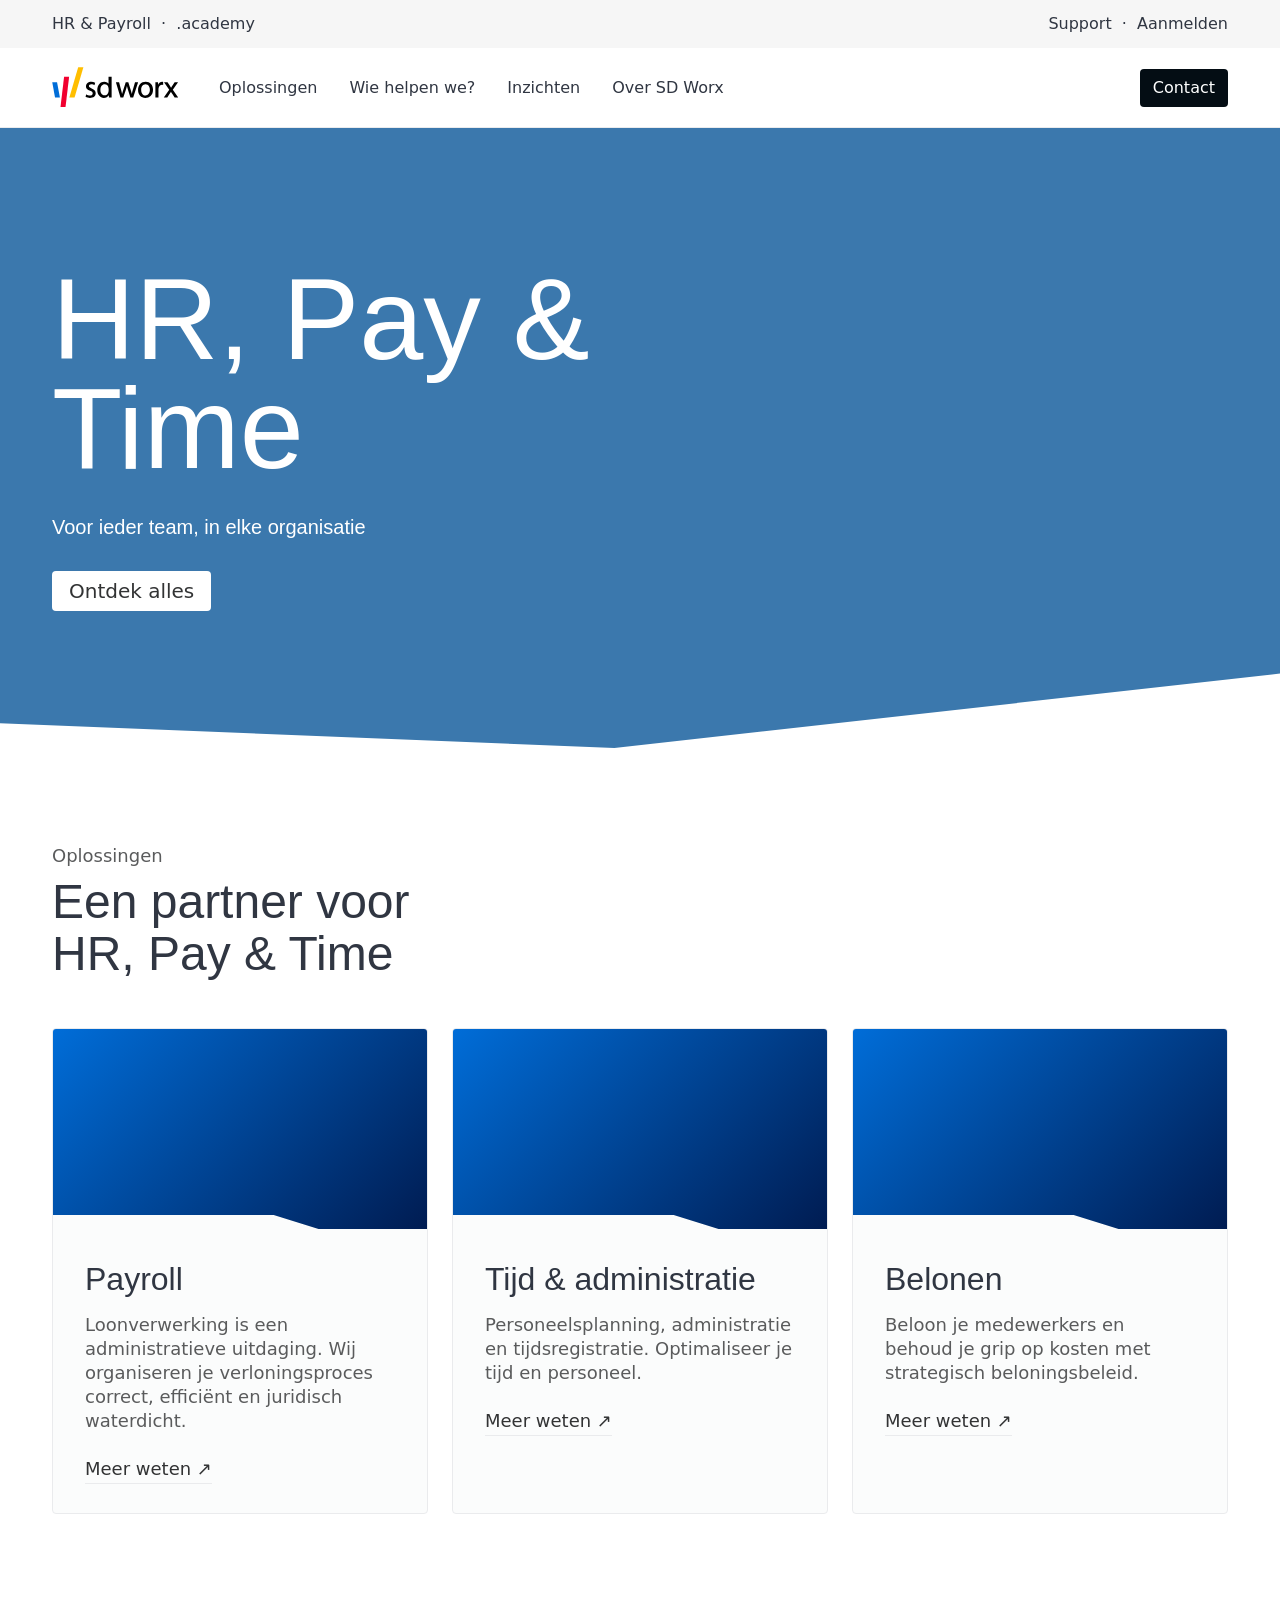
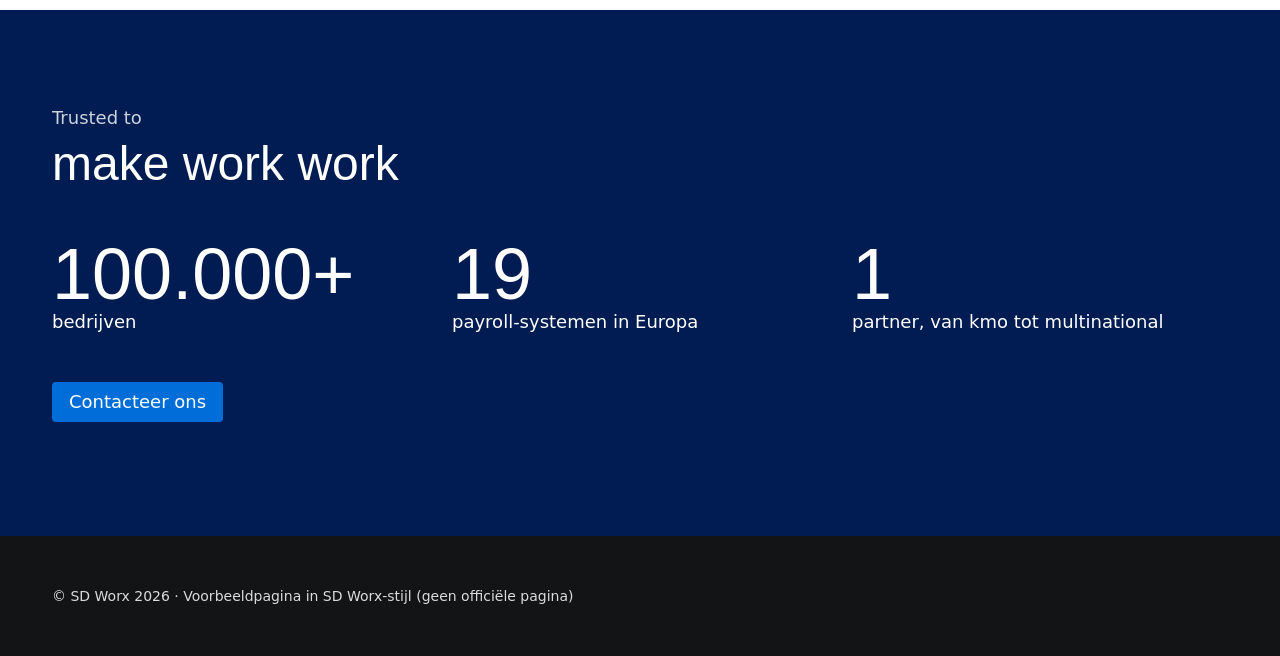
==== examples/index.html @ cfd7f5cb "Voeg SD Worx brand overview, design tokens, logo's en voorbeeldpagina toe Afgeleid van sdworx.be en " ====
<!doctype html>
<html lang="nl">
<head>
<meta charset="utf-8">
<meta name="viewport" content="width=device-width,initial-scale=1">
<title>SD Worx stijl — voorbeeld</title>
<link rel="stylesheet" href="../tokens/tokens.css">
<style>
  *{box-sizing:border-box}
  body{margin:0;font:400 var(--sdw-body)/var(--sdw-body-lh) var(--sdw-font-body);color:var(--sdw-site-text);background:var(--sdw-bg-page)}
  h1,h2,h3{font-family:var(--sdw-font-heading);font-weight:500;margin:0}
  a{color:inherit}
  .wrap{max-width:var(--sdw-container);margin:0 auto;padding:0 24px}
  .topbar{background:#f6f6f6;height:var(--sdw-topbar-h);font-size:var(--sdw-body-s)}
  .topbar .wrap{display:flex;align-items:center;justify-content:space-between;height:100%}
  header{height:var(--sdw-header-h);border-bottom:1px solid var(--sdw-neutral-150);background:#fff}
  header .wrap{display:flex;align-items:center;gap:40px;height:100%}
  header img{width:127px}
  nav{display:flex;gap:32px;font-size:var(--sdw-body-s);flex:1}
  nav a{text-decoration:none}
  .btn{display:inline-block;text-decoration:none;font-weight:500;border-radius:var(--sdw-radius);padding:7px 16px;border:1px solid transparent;transition:background var(--sdw-duration)}
  .btn-primary{background:var(--sdw-action);color:#fff}
  .btn-primary:hover{background:var(--sdw-action-hover)}
  .btn-dark{background:var(--sdw-site-cta-dark);color:#fff;font-size:var(--sdw-body-s);padding:6px 12px}
  .btn-white{background:#fff;color:var(--sdw-neutral-700);font-size:var(--sdw-body-l)}
  .hero{background:#3b78ad;color:#fff;min-height:620px;display:flex;align-items:center;clip-path:polygon(0 0,100% 0,100% 88%,48% 100%,0 96%)}
  .hero .wrap{width:100%}
  .hero h1{font-size:clamp(3.5rem,9vw,var(--sdw-display-1));line-height:.95;margin-bottom:32px}
  .hero p{font-family:var(--sdw-font-heading);font-size:var(--sdw-body-l);margin:0 0 32px}
  .eyebrow{color:var(--sdw-neutral-500)}
  section{padding:96px 0}
  section h2{font-size:var(--sdw-h-xxl);line-height:var(--sdw-h-xxl-lh);max-width:14ch;margin:8px 0 48px}
  .grid{display:grid;gap:24px;grid-template-columns:repeat(auto-fit,minmax(260px,1fr))}
  .card{background:var(--sdw-bg-subtle);border:1px solid var(--sdw-neutral-150);border-radius:var(--sdw-radius);overflow:hidden}
  .card .img{height:200px;background:linear-gradient(135deg,var(--sdw-primary-600),var(--sdw-primary-900));clip-path:polygon(0 0,100% 0,100% 100%,71% 100%,59% 93%,0 93%)}
  .card .body{padding:32px}
  .card h3{font-size:var(--sdw-h-l);line-height:var(--sdw-h-l-lh);margin-bottom:16px}
  .card p{color:var(--sdw-text-medium);margin:0 0 24px}
  .more{text-decoration:none;border-bottom:1px solid var(--sdw-neutral-150);padding-bottom:4px;color:var(--sdw-neutral-700)}
  .stats{background:var(--sdw-primary-900);color:#fff}
  .stats .grid strong{display:block;font:500 var(--sdw-display-2)/1 var(--sdw-font-heading)}
  footer{background:var(--sdw-neutral-900);color:var(--sdw-neutral-200);padding:48px 0;font-size:var(--sdw-body-xs)}
</style>
</head>
<body>
<div class="topbar"><div class="wrap"><span>HR &amp; Payroll &nbsp;·&nbsp; .academy</span><span>Support &nbsp;·&nbsp; Aanmelden</span></div></div>
<header><div class="wrap">
  <img src="../brand/logo/sdworx-logo.svg" alt="SD Worx">
  <nav><a href="#">Oplossingen</a><a href="#">Wie helpen we?</a><a href="#">Inzichten</a><a href="#">Over SD Worx</a></nav>
  <a class="btn btn-dark" href="#">Contact</a>
</div></header>

<div class="hero"><div class="wrap">
  <h1>HR, Pay &amp;<br>Time</h1>
  <p>Voor ieder team, in elke organisatie</p>
  <a class="btn btn-white" href="#">Ontdek alles</a>
</div></div>

<section><div class="wrap">
  <span class="eyebrow">Oplossingen</span>
  <h2>Een partner voor HR, Pay &amp; Time</h2>
  <div class="grid">
    <article class="card"><div class="img"></div><div class="body"><h3>Payroll</h3><p>Loonverwerking is een administratieve uitdaging. Wij organiseren je verloningsproces correct, efficiënt en juridisch waterdicht.</p><a class="more" href="#">Meer weten ↗</a></div></article>
    <article class="card"><div class="img"></div><div class="body"><h3>Tijd &amp; administratie</h3><p>Personeelsplanning, administratie en tijdsregistratie. Optimaliseer je tijd en personeel.</p><a class="more" href="#">Meer weten ↗</a></div></article>
    <article class="card"><div class="img"></div><div class="body"><h3>Belonen</h3><p>Beloon je medewerkers en behoud je grip op kosten met strategisch beloningsbeleid.</p><a class="more" href="#">Meer weten ↗</a></div></article>
  </div>
</div></section>

<section class="stats"><div class="wrap">
  <span style="opacity:.8">Trusted to</span>
  <h2 style="max-width:none">make work work</h2>
  <div class="grid">
    <div><strong>100.000+</strong>bedrijven</div><div><strong>19</strong>payroll-systemen in Europa</div><div><strong>1</strong>partner, van kmo tot multinational</div>
  </div>
  <p style="margin-top:48px"><a class="btn btn-primary" href="#">Contacteer ons</a></p>
</div></section>

<footer><div class="wrap">© SD Worx 2026 · Voorbeeldpagina in SD Worx-stijl (geen officiële pagina)</div></footer>
</body>
</html>
---- tokens/tokens.css ----
/*
 * SD Worx — design tokens (afgeleid van het "Ignite" design system, v2.2.0)
 * Bron: https://cdn.sdworx.com/ignite/styling/v2/2.2.0/website/system.css
 * Prefix --sdw- om conflicten te vermijden met het originele --ig- prefix.
 * Waarden zijn 1-op-1 overgenomen; light-dark() geeft licht/donker thema.
 */

/* Lettertypes: gehost door SD Worx (Inter + SD Worx Display VF). */
@import url("https://cdn.sdworx.com/ignite/assets/v2/fonts/all.css");

:root {
  color-scheme: light dark;

  /* ── Merk (logo) ─────────────────────────────── */
  --sdw-brand-blue: #006dd8;
  --sdw-brand-red: #f1002f;
  --sdw-brand-yellow: #ffbe00;

  /* ── Primary (blauw) ─────────────────────────── */
  --sdw-primary-950: #000d3a;
  --sdw-primary-900: #001c52;
  --sdw-primary-700: #005bbf;
  --sdw-primary-600: #006dd8; /* = merkblauw, standaard knop/link */
  --sdw-primary-500: #0087f3;
  --sdw-primary-300: #9ed2ff;
  --sdw-primary-100: #d9f1ff;
  --sdw-primary-50: #effaff;

  /* ── Neutraal ────────────────────────────────── */
  --sdw-neutral-950: #050607;
  --sdw-neutral-900: #131415;
  --sdw-neutral-800: #212223;
  --sdw-neutral-700: #323334;
  --sdw-neutral-600: #444547;
  --sdw-neutral-500: #5a5b5c;
  --sdw-neutral-400: #737476;
  --sdw-neutral-350: #88898b;
  --sdw-neutral-200: #d9dbdd;
  --sdw-neutral-150: #eaebed;
  --sdw-neutral-100: #f4f5f6;
  --sdw-neutral-50: #fbfcfc;
  --sdw-white: #fff;

  /* Website-specifiek (Next.js site) */
  --sdw-site-text: #303642;     /* bodytekst homepage */
  --sdw-site-cta-dark: #040d14; /* "Contact"-knop */

  /* ── Semantisch ──────────────────────────────── */
  --sdw-info: light-dark(#006aff, #8fbeff);
  --sdw-success: light-dark(#007900, #75d87a);
  --sdw-warning: #f3b01d;
  --sdw-danger: light-dark(#e90040, #ff979d);

  /* ── Thema-rollen ────────────────────────────── */
  --sdw-bg-page: light-dark(#fff, #131415);
  --sdw-bg-subtle: light-dark(#fbfcfc, #212223);   /* kaarten */
  --sdw-bg-soft: light-dark(#f4f5f6, #323334);
  --sdw-bg-medium: light-dark(#d9dbdd, #444547);
  --sdw-bg-strong: light-dark(#131415, #f4f5f6);

  --sdw-text-strong: light-dark(#050607, #fbfcfc);
  --sdw-text-bold: light-dark(#323334, #f4f5f6);
  --sdw-text-medium: light-dark(#5a5b5c, #eaebed);
  --sdw-text-soft: light-dark(#737476, #d9dbdd);
  --sdw-text-primary: light-dark(#005bbf, #9ed2ff);
  --sdw-text-inverse: light-dark(#fff, #212223);

  --sdw-action: light-dark(#006dd8, #9ed2ff);
  --sdw-action-hover: light-dark(#0087f3, #d9f1ff);
  --sdw-action-pressed: light-dark(#005bbf, #0087f3);
  --sdw-action-subtle: light-dark(#effaff, #000d3a);
  --sdw-action-soft: light-dark(#d9f1ff, #001c52);

  --sdw-border-subtle: light-dark(#f4f5f6, #212223);
  --sdw-border-bold: #737476;

  /* ── Accentkleuren 0–13 (bold / subtle-licht / tekst-licht) ── */
  --sdw-accent-0: #da3300;  --sdw-accent-0-subtle: #fff4ef;  --sdw-accent-0-text: #750000;
  --sdw-accent-1: #ffa659;  --sdw-accent-1-subtle: #fff6eb;  --sdw-accent-1-text: #5f2900;
  --sdw-accent-2: #8e7a00;  --sdw-accent-2-subtle: #fbf9ea;  --sdw-accent-2-text: #463a00;
  --sdw-accent-3: #b2cb5c;  --sdw-accent-3-subtle: #f6fbec;  --sdw-accent-3-text: #344100;
  --sdw-accent-4: #009559;  --sdw-accent-4-subtle: #eefdf4;  --sdw-accent-4-text: #004a26;
  --sdw-accent-5: #23dbc1;  --sdw-accent-5-subtle: #ebfdf9;  --sdw-accent-5-text: #00483c;
  --sdw-accent-6: #008e96;  --sdw-accent-6-subtle: #eafdfe;  --sdw-accent-6-text: #00464b;
  --sdw-accent-7: #25d2fc;  --sdw-accent-7-subtle: #ebfcff;  --sdw-accent-7-text: #004359;
  --sdw-accent-8: #0083ce;  --sdw-accent-8-subtle: #edfbff;  --sdw-accent-8-text: #003f6c;
  --sdw-accent-9: #aeb4ff;  --sdw-accent-9-subtle: #f5f7ff;  --sdw-accent-9-text: #312785;
  --sdw-accent-10: #9051e1; --sdw-accent-10-subtle: #faf6ff; --sdw-accent-10-text: #491c7b;
  --sdw-accent-11: #e59ff6; --sdw-accent-11-subtle: #fff4ff; --sdw-accent-11-text: #5a1069;
  --sdw-accent-12: #cb2f90; --sdw-accent-12-subtle: #fff3fb; --sdw-accent-12-text: #6c0048;
  --sdw-accent-13: #ff95ba; --sdw-accent-13-subtle: #fff3f8; --sdw-accent-13-text: #710037;

  /* ── Data-visualisatie (categorisch) ─────────── */
  --sdw-dataviz-1: #006dd8; --sdw-dataviz-2: #75001c; --sdw-dataviz-3: #00a38c;
  --sdw-dataviz-4: #003f6c; --sdw-dataviz-5: #ac77fa; --sdw-dataviz-6: #710037;
  --sdw-dataviz-7: #f05b93; --sdw-dataviz-8: #533300; --sdw-dataviz-9: #e67600;
  --sdw-dataviz-10: #5e2b9a;

  /* ── Typografie ──────────────────────────────── */
  --sdw-font-heading: "SD Worx Display VF", "SD Worx Display", "SDWorx Display", sans-serif;
  --sdw-font-body: Inter, "Inter Fallback", system-ui, sans-serif;
  --sdw-font-mono: consolas, monospace;

  --sdw-fw-light: 300; --sdw-fw-regular: 400; --sdw-fw-medium: 500;
  --sdw-fw-semibold: 600; --sdw-fw-bold: 700;

  /* schaal: font-size / line-height */
  --sdw-display-1: 7.5rem;   --sdw-display-1-lh: 6.75rem;
  --sdw-display-2: 4.5rem;   --sdw-display-2-lh: 4rem;
  --sdw-h-xxl: 3rem;         --sdw-h-xxl-lh: 3.25rem;
  --sdw-h-xl: 2.5rem;        --sdw-h-xl-lh: 2.75rem;
  --sdw-h-l: 2rem;           --sdw-h-l-lh: 2.25rem;
  --sdw-h-m: 1.75rem;        --sdw-h-m-lh: 1.875rem;
  --sdw-h-s: 1.5rem;         --sdw-h-s-lh: 1.75rem;
  --sdw-h-xs: 1.25rem;       --sdw-h-xs-lh: 1.5rem;
  --sdw-h-xxs: 1.125rem;     --sdw-h-xxs-lh: 1.375rem;
  --sdw-body-l: 1.25rem;     --sdw-body-l-lh: 1.75rem;
  --sdw-body: 1.125rem;      --sdw-body-lh: 1.5rem;
  --sdw-body-s: 1rem;        --sdw-body-s-lh: 1.375rem;
  --sdw-body-xs: .875rem;    --sdw-body-xs-lh: 1.125rem;
  --sdw-body-xxs: .75rem;    --sdw-body-xxs-lh: 1rem;
  --sdw-caption: .75rem;     --sdw-caption-lh: 1rem;

  /* ── Spacing (Ignite size-schaal) ────────────── */
  --sdw-space-025: .25rem; --sdw-space-050: .375rem; --sdw-space-075: .5rem;
  --sdw-space-100: .75rem; --sdw-space-150: 1rem;    --sdw-space-200: 1.25rem;
  --sdw-space-250: 1.5rem; --sdw-space-300: 2rem;    --sdw-space-400: 2.5rem;
  --sdw-space-500: 3rem;   --sdw-space-600: 4rem;    --sdw-space-800: 5rem;
  --sdw-space-1000: 6rem;  --sdw-space-1200: 8rem;   --sdw-space-1600: 10rem;

  /* ── Radius, schaduw, motion ─────────────────── */
  --sdw-radius-small: 2px;
  --sdw-radius: 4px;        /* knoppen, inputs, kaarten */
  --sdw-radius-large: 8px;

  --sdw-elevation-1: 0 0 3px 0 #04294114, 0 2px 6px -1px #04294133;
  --sdw-elevation-2: 0 1px 8px 0 #0429411c, 0 5px 8px 0 #0429411a;
  --sdw-elevation-3: 0 1px 8px 0 #0429411f, 0 6px 12px 0 #0429412b;
  --sdw-elevation-4: 0 8px 24px 0 #04294133, 0 3px 8px 0 #0429411f;
  --sdw-elevation-inset: inset 0 2px 2px 0 #04294114;

  --sdw-duration: .25s;
  --sdw-duration-fast: .1s;
  --sdw-opacity-disabled: .4;

  /* ── Layout ──────────────────────────────────── */
  --sdw-container: 1224px;
  --sdw-topbar-h: 48px;
  --sdw-header-h: 80px;
  /* breakpoints (min-width): 576 · 768 · 992 · 1200 · 1440 · 1912 */
}
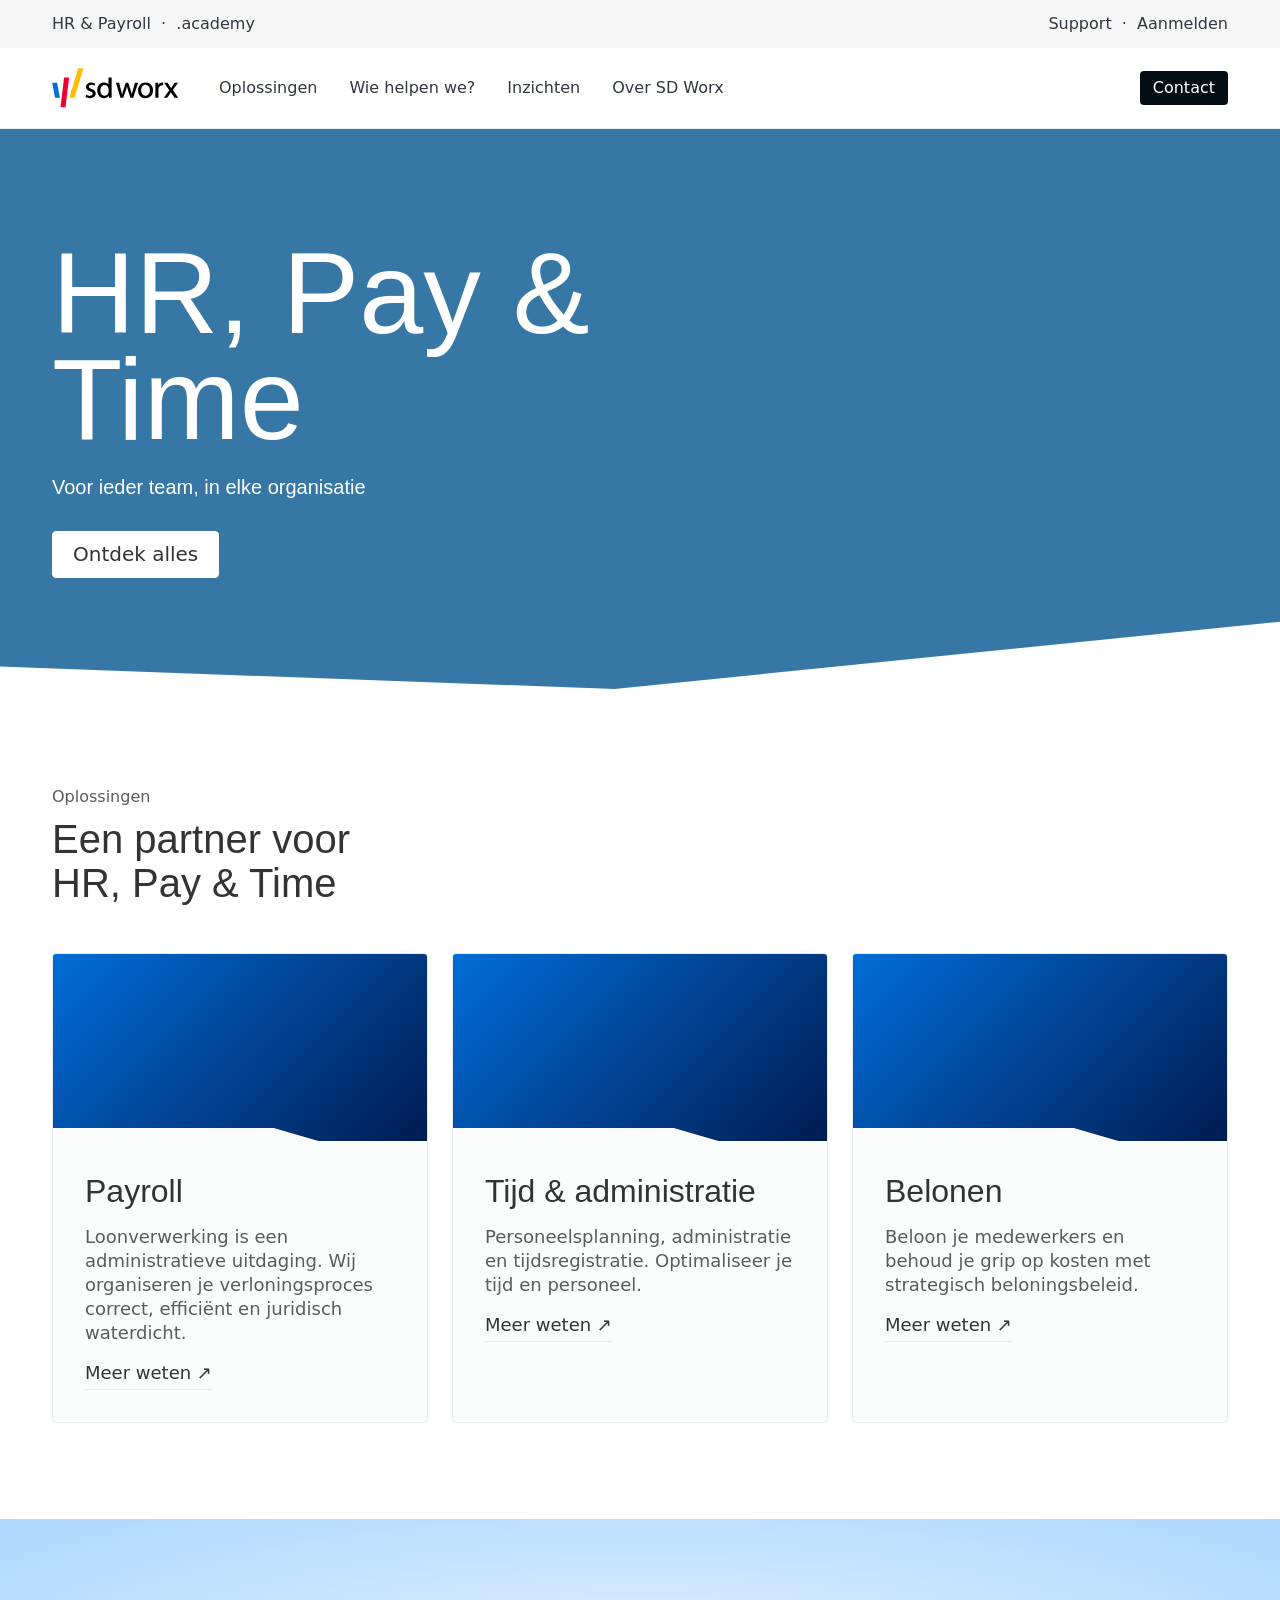
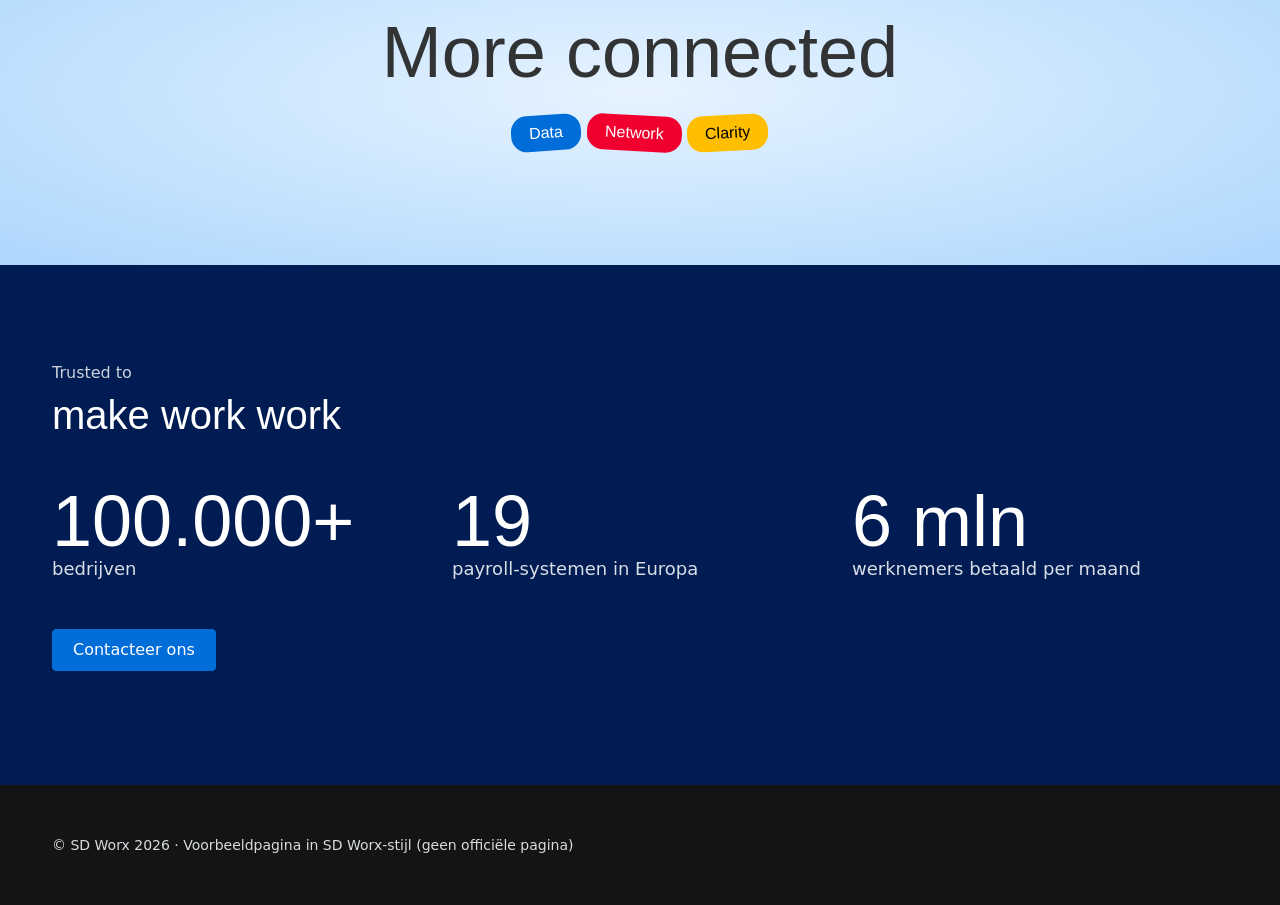
==== commit 5d522c92: "Voeg CLAUDE.md en components.css toe voor hackathon-gebruik Co-Authored-By: Claude Sonnet 5.5 <norep" ====
--- a/examples/index.html
+++ b/examples/index.html
@@ -5,76 +5,48 @@
 <meta name="viewport" content="width=device-width,initial-scale=1">
 <title>SD Worx stijl — voorbeeld</title>
 <link rel="stylesheet" href="../tokens/tokens.css">
-<style>
-  *{box-sizing:border-box}
-  body{margin:0;font:400 var(--sdw-body)/var(--sdw-body-lh) var(--sdw-font-body);color:var(--sdw-site-text);background:var(--sdw-bg-page)}
-  h1,h2,h3{font-family:var(--sdw-font-heading);font-weight:500;margin:0}
-  a{color:inherit}
-  .wrap{max-width:var(--sdw-container);margin:0 auto;padding:0 24px}
-  .topbar{background:#f6f6f6;height:var(--sdw-topbar-h);font-size:var(--sdw-body-s)}
-  .topbar .wrap{display:flex;align-items:center;justify-content:space-between;height:100%}
-  header{height:var(--sdw-header-h);border-bottom:1px solid var(--sdw-neutral-150);background:#fff}
-  header .wrap{display:flex;align-items:center;gap:40px;height:100%}
-  header img{width:127px}
-  nav{display:flex;gap:32px;font-size:var(--sdw-body-s);flex:1}
-  nav a{text-decoration:none}
-  .btn{display:inline-block;text-decoration:none;font-weight:500;border-radius:var(--sdw-radius);padding:7px 16px;border:1px solid transparent;transition:background var(--sdw-duration)}
-  .btn-primary{background:var(--sdw-action);color:#fff}
-  .btn-primary:hover{background:var(--sdw-action-hover)}
-  .btn-dark{background:var(--sdw-site-cta-dark);color:#fff;font-size:var(--sdw-body-s);padding:6px 12px}
-  .btn-white{background:#fff;color:var(--sdw-neutral-700);font-size:var(--sdw-body-l)}
-  .hero{background:#3b78ad;color:#fff;min-height:620px;display:flex;align-items:center;clip-path:polygon(0 0,100% 0,100% 88%,48% 100%,0 96%)}
-  .hero .wrap{width:100%}
-  .hero h1{font-size:clamp(3.5rem,9vw,var(--sdw-display-1));line-height:.95;margin-bottom:32px}
-  .hero p{font-family:var(--sdw-font-heading);font-size:var(--sdw-body-l);margin:0 0 32px}
-  .eyebrow{color:var(--sdw-neutral-500)}
-  section{padding:96px 0}
-  section h2{font-size:var(--sdw-h-xxl);line-height:var(--sdw-h-xxl-lh);max-width:14ch;margin:8px 0 48px}
-  .grid{display:grid;gap:24px;grid-template-columns:repeat(auto-fit,minmax(260px,1fr))}
-  .card{background:var(--sdw-bg-subtle);border:1px solid var(--sdw-neutral-150);border-radius:var(--sdw-radius);overflow:hidden}
-  .card .img{height:200px;background:linear-gradient(135deg,var(--sdw-primary-600),var(--sdw-primary-900));clip-path:polygon(0 0,100% 0,100% 100%,71% 100%,59% 93%,0 93%)}
-  .card .body{padding:32px}
-  .card h3{font-size:var(--sdw-h-l);line-height:var(--sdw-h-l-lh);margin-bottom:16px}
-  .card p{color:var(--sdw-text-medium);margin:0 0 24px}
-  .more{text-decoration:none;border-bottom:1px solid var(--sdw-neutral-150);padding-bottom:4px;color:var(--sdw-neutral-700)}
-  .stats{background:var(--sdw-primary-900);color:#fff}
-  .stats .grid strong{display:block;font:500 var(--sdw-display-2)/1 var(--sdw-font-heading)}
-  footer{background:var(--sdw-neutral-900);color:var(--sdw-neutral-200);padding:48px 0;font-size:var(--sdw-body-xs)}
-</style>
+<link rel="stylesheet" href="../tokens/components.css">
 </head>
 <body>
-<div class="topbar"><div class="wrap"><span>HR &amp; Payroll &nbsp;·&nbsp; .academy</span><span>Support &nbsp;·&nbsp; Aanmelden</span></div></div>
-<header><div class="wrap">
+<div class="sdw-topbar"><div class="sdw-container"><span>HR &amp; Payroll &nbsp;·&nbsp; .academy</span><span>Support &nbsp;·&nbsp; Aanmelden</span></div></div>
+<header class="sdw-header"><div class="sdw-container">
   <img src="../brand/logo/sdworx-logo.svg" alt="SD Worx">
-  <nav><a href="#">Oplossingen</a><a href="#">Wie helpen we?</a><a href="#">Inzichten</a><a href="#">Over SD Worx</a></nav>
-  <a class="btn btn-dark" href="#">Contact</a>
+  <nav class="sdw-nav"><a href="#">Oplossingen</a><a href="#">Wie helpen we?</a><a href="#">Inzichten</a><a href="#">Over SD Worx</a></nav>
+  <a class="sdw-btn sdw-btn--dark" href="#">Contact</a>
 </div></header>
 
-<div class="hero"><div class="wrap">
+<div class="sdw-hero"><div class="sdw-container">
   <h1>HR, Pay &amp;<br>Time</h1>
   <p>Voor ieder team, in elke organisatie</p>
-  <a class="btn btn-white" href="#">Ontdek alles</a>
+  <a class="sdw-btn sdw-btn--white" href="#">Ontdek alles</a>
 </div></div>
 
-<section><div class="wrap">
-  <span class="eyebrow">Oplossingen</span>
-  <h2>Een partner voor HR, Pay &amp; Time</h2>
-  <div class="grid">
-    <article class="card"><div class="img"></div><div class="body"><h3>Payroll</h3><p>Loonverwerking is een administratieve uitdaging. Wij organiseren je verloningsproces correct, efficiënt en juridisch waterdicht.</p><a class="more" href="#">Meer weten ↗</a></div></article>
-    <article class="card"><div class="img"></div><div class="body"><h3>Tijd &amp; administratie</h3><p>Personeelsplanning, administratie en tijdsregistratie. Optimaliseer je tijd en personeel.</p><a class="more" href="#">Meer weten ↗</a></div></article>
-    <article class="card"><div class="img"></div><div class="body"><h3>Belonen</h3><p>Beloon je medewerkers en behoud je grip op kosten met strategisch beloningsbeleid.</p><a class="more" href="#">Meer weten ↗</a></div></article>
+<section class="sdw-section"><div class="sdw-container">
+  <span class="sdw-eyebrow">Oplossingen</span>
+  <h2 style="max-width:14ch;margin-bottom:48px">Een partner voor HR, Pay &amp; Time</h2>
+  <div class="sdw-grid">
+    <article class="sdw-card"><div class="sdw-card__img"></div><div class="sdw-card__body"><h3>Payroll</h3><p>Loonverwerking is een administratieve uitdaging. Wij organiseren je verloningsproces correct, efficiënt en juridisch waterdicht.</p><a class="sdw-link" href="#" style="align-self:flex-start">Meer weten</a></div></article>
+    <article class="sdw-card"><div class="sdw-card__img"></div><div class="sdw-card__body"><h3>Tijd &amp; administratie</h3><p>Personeelsplanning, administratie en tijdsregistratie. Optimaliseer je tijd en personeel.</p><a class="sdw-link" href="#" style="align-self:flex-start">Meer weten</a></div></article>
+    <article class="sdw-card"><div class="sdw-card__img"></div><div class="sdw-card__body"><h3>Belonen</h3><p>Beloon je medewerkers en behoud je grip op kosten met strategisch beloningsbeleid.</p><a class="sdw-link" href="#" style="align-self:flex-start">Meer weten</a></div></article>
   </div>
 </div></section>
 
-<section class="stats"><div class="wrap">
-  <span style="opacity:.8">Trusted to</span>
-  <h2 style="max-width:none">make work work</h2>
-  <div class="grid">
-    <div><strong>100.000+</strong>bedrijven</div><div><strong>19</strong>payroll-systemen in Europa</div><div><strong>1</strong>partner, van kmo tot multinational</div>
-  </div>
-  <p style="margin-top:48px"><a class="btn btn-primary" href="#">Contacteer ons</a></p>
+<section class="sdw-section sdw-mesh"><div class="sdw-container" style="text-align:center">
+  <h2 style="font-size:clamp(2.5rem,7vw,var(--sdw-display-2));line-height:1.05">More connected</h2>
+  <p style="margin-top:24px"><span class="sdw-chip sdw-chip--blue">Data</span> <span class="sdw-chip sdw-chip--red">Network</span> <span class="sdw-chip sdw-chip--yellow">Clarity</span></p>
 </div></section>
 
-<footer><div class="wrap">© SD Worx 2026 · Voorbeeldpagina in SD Worx-stijl (geen officiële pagina)</div></footer>
+<section class="sdw-section sdw-dark"><div class="sdw-container">
+  <span class="sdw-eyebrow" style="color:#fff;opacity:.8">Trusted to</span>
+  <h2 style="margin-bottom:48px">make work work</h2>
+  <div class="sdw-grid">
+    <div class="sdw-stat"><strong>100.000+</strong><span>bedrijven</span></div>
+    <div class="sdw-stat"><strong>19</strong><span>payroll-systemen in Europa</span></div>
+    <div class="sdw-stat"><strong>6 mln</strong><span>werknemers betaald per maand</span></div>
+  </div>
+  <p style="margin-top:48px"><a class="sdw-btn sdw-btn--primary" href="#">Contacteer ons</a></p>
+</div></section>
+
+<footer class="sdw-footer"><div class="sdw-container">© SD Worx 2026 · Voorbeeldpagina in SD Worx-stijl (geen officiële pagina)</div></footer>
 </body>
 </html>
--- a/tokens/tokens.css
+++ b/tokens/tokens.css
@@ -15,6 +15,20 @@
   --sdw-brand-blue: #006dd8;
   --sdw-brand-red: #f1002f;
   --sdw-brand-yellow: #ffbe00;
+
+  /* ── Nieuwe huisstijl 2026 (gemeten uit persbericht-beelden, ± kleurprofiel) ── */
+  --sdw-2026-sky-light: #b0dcff;
+  --sdw-2026-sky: #5eafff;
+  --sdw-2026-blue-mid: #278beb;
+  --sdw-2026-blue-deep: #004c9a;
+  --sdw-2026-frame-blue: #0055a0;
+  --sdw-2026-navy: #00235d;
+  --sdw-2026-panel: #a3d4ff;
+  --sdw-2026-photo-bg: #6f95aa;
+  --sdw-site-hero-blue: #3777a5; /* studio-achtergrond hero op sdworx.be (gemeten, foto-verloop 34719e–427fac) */
+  --sdw-2026-mesh: radial-gradient(ellipse at 50% 50%, #e7f3ff 0%, #add7fd 100%);
+  --sdw-2026-chip-radius: 16px;
+  --sdw-2026-chip-tilt: -4deg;
 
   /* ── Primary (blauw) ─────────────────────────── */
   --sdw-primary-950: #000d3a;
--- a/tokens/components.css
+++ b/tokens/components.css
@@ -0,0 +1,97 @@
+/*
+ * SD Worx — basiscomponenten. Vereist tokens.css (laad die eerst).
+ * Klassen met prefix `sdw-`. Kopieer/gebruik zoals ze zijn; wijzig waarden via tokens.
+ */
+*,*::before,*::after{box-sizing:border-box}
+html{-webkit-text-size-adjust:100%}
+body{margin:0;font:400 var(--sdw-body)/var(--sdw-body-lh) var(--sdw-font-body);color:var(--sdw-site-text);background:var(--sdw-bg-page);-webkit-font-smoothing:antialiased}
+h1,h2,h3,h4{font-family:var(--sdw-font-heading);font-weight:500;color:var(--sdw-neutral-700);margin:0}
+h1{font-size:var(--sdw-h-xxl);line-height:var(--sdw-h-xxl-lh)}
+h2{font-size:var(--sdw-h-xl);line-height:var(--sdw-h-xl-lh)}
+h3{font-size:var(--sdw-h-l);line-height:var(--sdw-h-l-lh)}
+h4{font-size:var(--sdw-h-s);line-height:var(--sdw-h-s-lh)}
+p{margin:0 0 1em}
+a{color:var(--sdw-text-primary)}
+img{max-width:100%;display:block}
+:focus-visible{outline:2px solid var(--sdw-action);outline-offset:2px;border-radius:var(--sdw-radius)}
+
+/* Layout */
+.sdw-container{max-width:var(--sdw-container);margin:0 auto;padding:0 24px}
+.sdw-section{padding:64px 0}
+@media(min-width:992px){.sdw-section{padding:96px 0}}
+.sdw-grid{display:grid;gap:24px;grid-template-columns:repeat(auto-fit,minmax(min(100%,280px),1fr))}
+.sdw-eyebrow{color:var(--sdw-text-medium);font-size:var(--sdw-body-s);margin-bottom:8px;display:block}
+.sdw-lead{font-size:var(--sdw-body-l);line-height:var(--sdw-body-l-lh);color:var(--sdw-text-medium)}
+
+/* Header */
+.sdw-topbar{background:#f6f6f6;font-size:var(--sdw-body-s)}
+.sdw-topbar .sdw-container{display:flex;justify-content:space-between;align-items:center;min-height:var(--sdw-topbar-h)}
+.sdw-header{background:#fff;border-bottom:1px solid var(--sdw-neutral-150);position:sticky;top:0;z-index:10}
+.sdw-header .sdw-container{display:flex;align-items:center;gap:40px;min-height:var(--sdw-header-h)}
+.sdw-header img{width:127px;height:auto}
+.sdw-nav{display:flex;gap:32px;flex:1;font-size:var(--sdw-body-s)}
+.sdw-nav a{color:var(--sdw-site-text);text-decoration:none}
+.sdw-nav a:hover{color:var(--sdw-action)}
+@media(max-width:991px){.sdw-nav{display:none}.sdw-header .sdw-container{justify-content:space-between}}
+
+/* Buttons */
+.sdw-btn{display:inline-flex;align-items:center;gap:8px;font:500 var(--sdw-body-s)/1.25 var(--sdw-font-body);text-decoration:none;cursor:pointer;border:1px solid transparent;border-radius:var(--sdw-radius);padding:10px 20px;transition:background var(--sdw-duration),border-color var(--sdw-duration),color var(--sdw-duration)}
+.sdw-btn--primary{background:var(--sdw-action);border-color:var(--sdw-action);color:#fff}
+.sdw-btn--primary:hover{background:var(--sdw-action-hover);border-color:var(--sdw-action-hover)}
+.sdw-btn--primary:active{background:var(--sdw-action-pressed)}
+.sdw-btn--dark{background:var(--sdw-site-cta-dark);color:#fff;padding:6px 12px}
+.sdw-btn--white{background:#fff;border-color:#fff;color:var(--sdw-neutral-700);font-size:var(--sdw-body-l)}
+.sdw-btn--white:hover{background:var(--sdw-primary-50)}
+.sdw-btn--outline{background:transparent;border-color:var(--sdw-action);color:var(--sdw-text-primary)}
+.sdw-btn--outline:hover{background:var(--sdw-action-subtle)}
+.sdw-btn[disabled]{opacity:var(--sdw-opacity-disabled);pointer-events:none}
+.sdw-link{color:var(--sdw-neutral-700);text-decoration:none;border-bottom:1px solid var(--sdw-neutral-150);padding-bottom:4px}
+.sdw-link::after{content:" ↗"}
+.sdw-link:hover{border-color:var(--sdw-action);color:var(--sdw-action)}
+
+/* Hero (foto/blauw vlak + wit display-kop + diagonale onderrand) */
+.sdw-hero{position:relative;color:#fff;background:var(--sdw-site-hero-blue) center/cover;min-height:560px;display:flex;align-items:center;clip-path:polygon(0 0,100% 0,100% 88%,48% 100%,0 96%)}
+.sdw-hero .sdw-container{width:100%}
+.sdw-hero h1{color:#fff;font-size:clamp(3.5rem,9vw,var(--sdw-display-1));line-height:.92;margin-bottom:24px}
+.sdw-hero p{font-family:var(--sdw-font-heading);font-size:var(--sdw-body-l);margin-bottom:32px}
+
+/* Kaart met diagonale notch onder het beeld */
+.sdw-card{background:var(--sdw-bg-subtle);border:1px solid var(--sdw-neutral-150);border-radius:var(--sdw-radius);overflow:hidden;display:flex;flex-direction:column}
+.sdw-card__img{aspect-ratio:2/1;object-fit:cover;width:100%;background:linear-gradient(135deg,var(--sdw-primary-600),var(--sdw-primary-900));clip-path:polygon(0 0,100% 0,100% 100%,71% 100%,59% 93%,0 93%)}
+.sdw-card__body{padding:32px;display:flex;flex-direction:column;gap:16px;flex:1}
+.sdw-card__body p{color:var(--sdw-text-medium);margin:0}
+.sdw-quote{border-top:1px solid var(--sdw-neutral-150);padding-top:24px;color:var(--sdw-text-medium)}
+.sdw-quote small{display:block;font-size:var(--sdw-body-xxs);color:var(--sdw-text-soft)}
+
+/* Kaart 2026-stijl: dunne blauwe rand, iets grotere radius */
+.sdw-panel{border:1px solid var(--sdw-action);border-radius:12px;padding:32px;background:#fff}
+
+/* Sticker-chips (2026) — plak ze schuin over grote koppen */
+.sdw-chip{display:inline-block;padding:10px 18px;border-radius:var(--sdw-2026-chip-radius);font:500 var(--sdw-body-s)/1 var(--sdw-font-heading);transform:rotate(var(--sdw-2026-chip-tilt))}
+.sdw-chip--blue{background:var(--sdw-brand-blue);color:#fff}
+.sdw-chip--red{background:var(--sdw-brand-red);color:#fff;transform:rotate(3deg)}
+.sdw-chip--yellow{background:var(--sdw-brand-yellow);color:#000;transform:rotate(-3deg)}
+
+/* Zachte gradiënt-achtergrond (2026) en donkere sectie */
+.sdw-mesh{background:var(--sdw-2026-mesh)}
+.sdw-dark{background:var(--sdw-primary-900);color:#fff}
+.sdw-dark h1,.sdw-dark h2,.sdw-dark h3{color:#fff}
+
+/* Statistiek */
+.sdw-stat strong{display:block;font:500 var(--sdw-display-2)/1 var(--sdw-font-heading)}
+.sdw-stat span{opacity:.85}
+
+/* Gewichtsspel: light → bold in blauwverloop */
+.sdw-weights span{display:block;font:300 4rem/1.1 var(--sdw-font-heading)}
+.sdw-weights span:nth-child(2){font-weight:400;color:var(--sdw-2026-sky)}
+.sdw-weights span:nth-child(3){font-weight:500;color:var(--sdw-2026-blue-mid)}
+.sdw-weights span:nth-child(4){font-weight:700;color:var(--sdw-2026-blue-deep)}
+.sdw-weights span:nth-child(5){font-weight:900;color:#000}
+
+/* Formulier */
+.sdw-input{font:400 var(--sdw-body-s)/1.25 var(--sdw-font-body);padding:10px 12px;border:1px solid var(--sdw-neutral-350);border-radius:var(--sdw-radius);background:#fff;color:var(--sdw-site-text);width:100%}
+.sdw-input:focus{outline:2px solid var(--sdw-action);border-color:var(--sdw-action)}
+
+/* Footer */
+.sdw-footer{background:var(--sdw-neutral-900);color:var(--sdw-neutral-200);padding:48px 0;font-size:var(--sdw-body-xs)}
+.sdw-footer a{color:inherit}
